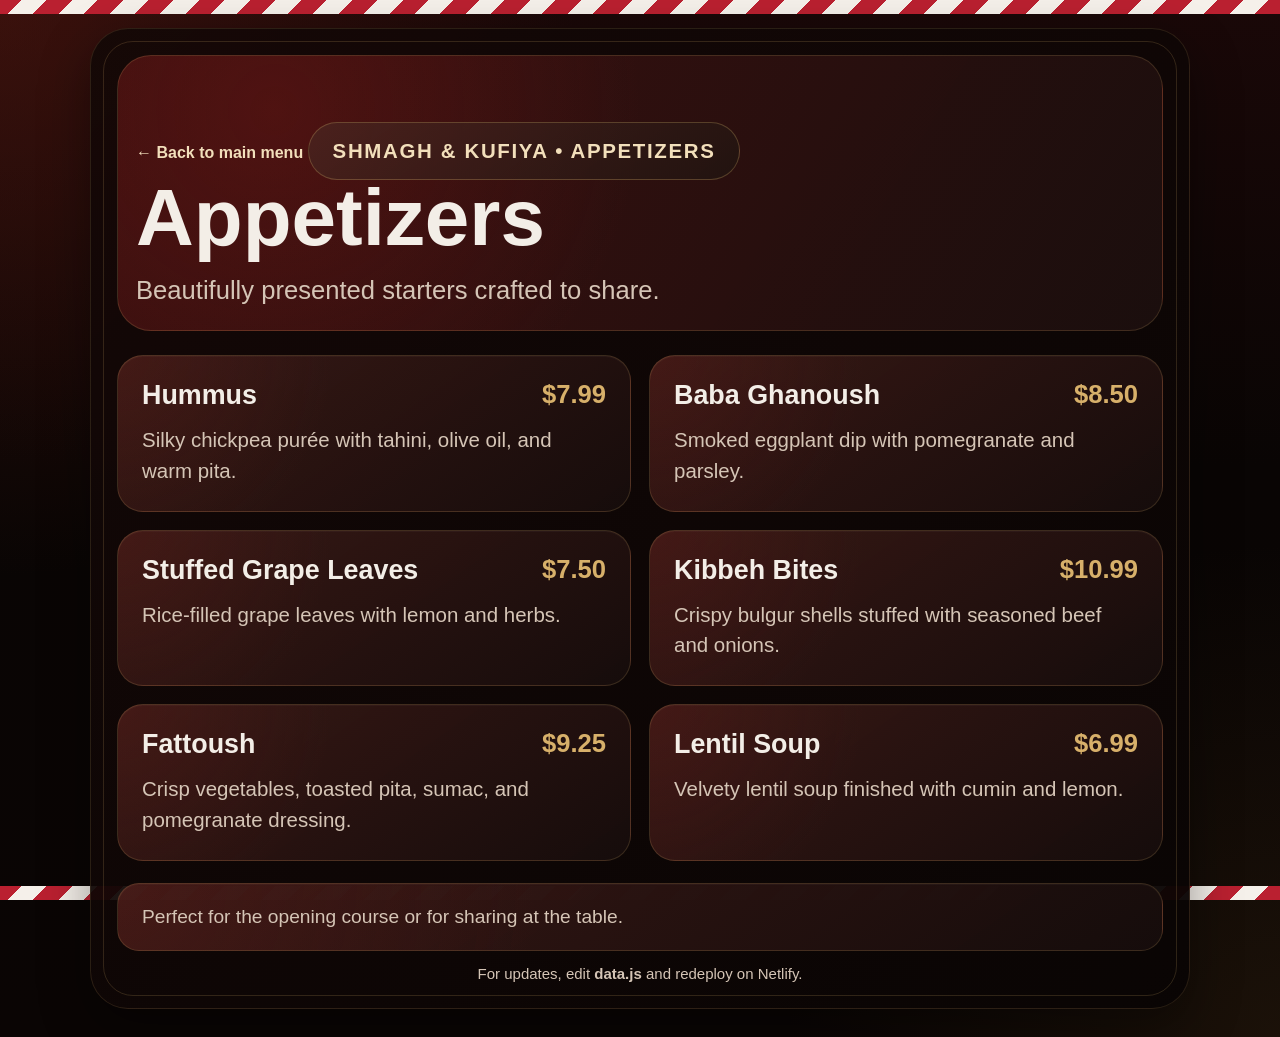
==== appetizers.html @ 5cb91b73 "Add files via upload" ====
<!DOCTYPE html>
<html lang="en">
<head>
  <meta charset="UTF-8" />
  <meta name="viewport" content="width=device-width, initial-scale=1.0" />
  <title>Appetizers | Shmagh & Kufiya</title>
  <link rel="stylesheet" href="styles.css" />
</head>
<body data-section="appetizers">
  <main class="page-shell">
    <section class="page-header">
      <a href="index.html" class="back-link">&#8592; Back to main menu</a>
      <div class="pill" id="section-tag">Shmagh &amp; Kufiya</div>
      <h1 class="page-title" id="page-title">Appetizers</h1>
      <p class="page-subtitle" id="page-subtitle"></p>
    </section>

    <section class="menu-grid" id="menu-items"></section>
    <div class="note-card" id="page-note"></div>
    <div class="center-note">For updates, edit <strong>data.js</strong> and redeploy on Netlify.</div>
  </main>

  <script src="data.js"></script>
  <script src="app.js"></script>
</body>
</html>
---- styles.css ----
:root {
  --bg: #090504;
  --panel: rgba(57, 22, 20, 0.78);
  --panel-2: rgba(33, 14, 13, 0.92);
  --gold: #d7b06a;
  --gold-soft: #f2dfbb;
  --text: #f3eee7;
  --muted: #d5c5b6;
  --line: rgba(215, 176, 106, 0.28);
  --shadow: 0 18px 50px rgba(0, 0, 0, 0.38);
  --radius-xl: 34px;
  --radius-lg: 26px;
  --radius-md: 18px;
  --maxw: 1100px;
}

* { box-sizing: border-box; }
html { scroll-behavior: smooth; }
body {
  margin: 0;
  min-height: 100vh;
  font-family: "Segoe UI", Tahoma, Arial, sans-serif;
  color: var(--text);
  background:
    radial-gradient(circle at top left, rgba(112, 32, 20, 0.38), transparent 35%),
    radial-gradient(circle at bottom right, rgba(88, 61, 25, 0.22), transparent 30%),
    linear-gradient(180deg, #1a0808 0%, #090504 45%, #0a0504 100%);
}

body::before,
body::after {
  content: "";
  position: fixed;
  left: 0;
  width: 100%;
  height: 14px;
  z-index: 0;
  pointer-events: none;
  background:
    repeating-linear-gradient(
      -45deg,
      #ba2030 0 18px,
      #f5f0ea 18px 36px
    );
}
body::before { top: 0; }
body::after { bottom: 0; }

img { max-width: 100%; display: block; }
a { color: inherit; }

.page-shell {
  position: relative;
  z-index: 1;
  width: min(calc(100% - 28px), var(--maxw));
  margin: 28px auto;
  padding: 26px;
  border: 1px solid rgba(215, 176, 106, 0.15);
  border-radius: 38px;
  background:
    linear-gradient(135deg, rgba(20, 8, 7, 0.93), rgba(10, 5, 4, 0.97));
  box-shadow: var(--shadow);
  overflow: hidden;
}

.page-shell::before {
  content: "";
  position: absolute;
  inset: 12px;
  border-radius: 30px;
  border: 1px solid rgba(215, 176, 106, 0.18);
  pointer-events: none;
}

.hero {
  position: relative;
  padding: 34px 18px 18px;
  border-radius: var(--radius-xl);
  background:
    radial-gradient(circle at 12% 20%, rgba(127, 24, 22, 0.42), transparent 38%),
    linear-gradient(120deg, rgba(82, 20, 18, 0.9), rgba(34, 16, 15, 0.95));
  border: 1px solid rgba(215, 176, 106, 0.2);
}

.hero-grid {
  display: grid;
  grid-template-columns: 1.4fr 0.9fr;
  gap: 22px;
  align-items: end;
}

.arabic-title {
  margin: 0 0 14px;
  color: var(--gold);
  font-size: clamp(34px, 5vw, 58px);
  font-weight: 700;
  line-height: 1.15;
}

.brand-wrap {
  position: relative;
  min-height: 200px;
}

.brand-title {
  margin: 0;
  font-size: clamp(58px, 9vw, 106px);
  line-height: 0.9;
  font-weight: 800;
  letter-spacing: -0.04em;
}

.brand-title .gold { color: var(--gold); }

.hero-logo {
  position: absolute;
  right: clamp(2px, 3vw, 16px);
  top: clamp(14px, 3vw, 24px);
  width: clamp(66px, 10vw, 108px);
  filter: drop-shadow(0 12px 30px rgba(0, 0, 0, 0.35));
  opacity: 0.96;
}

.hero-text {
  margin: 18px 0 0;
  max-width: 620px;
  color: var(--muted);
  font-size: clamp(21px, 2vw, 28px);
  line-height: 1.36;
}

.pill {
  display: inline-block;
  margin-top: 26px;
  padding: 16px 24px;
  border-radius: 999px;
  border: 1px solid rgba(215, 176, 106, 0.28);
  background: linear-gradient(145deg, rgba(75, 38, 33, 0.75), rgba(33, 20, 16, 0.85));
  color: var(--gold-soft);
  font-weight: 700;
  font-size: clamp(16px, 1.6vw, 22px);
  letter-spacing: 0.08em;
  text-transform: uppercase;
}

.info-card,
.section-card,
.menu-item,
.note-card {
  border: 1px solid rgba(215, 176, 106, 0.18);
  background:
    radial-gradient(circle at top left, rgba(98, 29, 26, 0.28), transparent 40%),
    linear-gradient(145deg, rgba(68, 30, 26, 0.78), rgba(23, 13, 12, 0.94));
  box-shadow: inset 0 1px 0 rgba(255, 255, 255, 0.03);
}

.info-card {
  align-self: stretch;
  padding: 28px;
  border-radius: 30px;
}

.info-block + .info-block {
  margin-top: 26px;
  padding-top: 26px;
  border-top: 1px solid var(--line);
}

.info-label {
  display: block;
  margin-bottom: 12px;
  color: var(--gold);
  text-transform: uppercase;
  letter-spacing: 0.12em;
  font-size: 14px;
}

.info-value {
  margin: 0;
  color: var(--text);
  font-size: clamp(20px, 2vw, 28px);
  line-height: 1.35;
}

.section-nav {
  margin-top: 26px;
  display: grid;
  grid-template-columns: repeat(2, minmax(0, 1fr));
  gap: 18px;
}

.section-card {
  position: relative;
  display: block;
  min-height: 184px;
  padding: 30px 28px 28px;
  border-radius: 30px;
  text-decoration: none;
  transition: transform 0.24s ease, box-shadow 0.24s ease, border-color 0.24s ease;
}

.section-card:hover,
.section-card:focus-visible {
  transform: translateY(-4px) scale(1.01);
  border-color: rgba(215, 176, 106, 0.42);
  box-shadow: 0 22px 44px rgba(0, 0, 0, 0.35);
}

.section-number {
  display: inline-grid;
  place-items: center;
  width: 72px;
  height: 72px;
  border-radius: 50%;
  background: linear-gradient(180deg, #f3d99e, #cfa253);
  color: #1f120f;
  font-size: 22px;
  font-weight: 800;
}

.section-title {
  margin: 28px 0 12px;
  font-size: clamp(26px, 2.6vw, 38px);
  font-weight: 800;
}

.section-text {
  margin: 0;
  color: var(--muted);
  font-size: clamp(18px, 1.8vw, 26px);
  line-height: 1.45;
}

.site-footer {
  padding: 24px 14px 10px;
  text-align: center;
  color: #cdbba7;
  font-size: clamp(18px, 1.8vw, 28px);
}

.page-header {
  padding: 40px 18px 22px;
  border-radius: var(--radius-xl);
  background:
    radial-gradient(circle at 15% 20%, rgba(127, 24, 22, 0.32), transparent 40%),
    linear-gradient(120deg, rgba(66, 18, 17, 0.9), rgba(28, 15, 14, 0.95));
  border: 1px solid rgba(215, 176, 106, 0.18);
}

.back-link {
  display: inline-flex;
  align-items: center;
  gap: 10px;
  margin-bottom: 18px;
  text-decoration: none;
  color: var(--gold-soft);
  font-weight: 600;
}

.page-title {
  margin: 0;
  font-size: clamp(46px, 8vw, 80px);
  line-height: 0.95;
}

.page-subtitle {
  margin: 16px 0 0;
  max-width: 760px;
  color: var(--muted);
  font-size: clamp(20px, 2vw, 28px);
  line-height: 1.42;
}

.menu-grid {
  display: grid;
  grid-template-columns: repeat(2, minmax(0, 1fr));
  gap: 18px;
  margin-top: 24px;
}

.menu-item {
  padding: 24px;
  border-radius: 26px;
}

.item-top {
  display: flex;
  gap: 14px;
  justify-content: space-between;
  align-items: flex-start;
}

.item-name {
  margin: 0;
  font-size: clamp(22px, 2.1vw, 30px);
  font-weight: 750;
}

.item-price {
  flex: 0 0 auto;
  color: var(--gold);
  font-weight: 800;
  font-size: clamp(18px, 2vw, 26px);
}

.item-desc {
  margin: 14px 0 0;
  color: var(--muted);
  font-size: clamp(16px, 1.6vw, 22px);
  line-height: 1.5;
}

.note-card {
  margin-top: 22px;
  padding: 22px 24px;
  border-radius: 22px;
  color: var(--muted);
  font-size: clamp(16px, 1.5vw, 20px);
}

.center-note {
  margin-top: 14px;
  color: #d5c5b6;
  text-align: center;
  font-size: 15px;
}

@media (max-width: 860px) {
  .page-shell { padding: 16px; margin: 16px auto; }
  .hero-grid,
  .menu-grid,
  .section-nav { grid-template-columns: 1fr; }
  .hero-logo {
    right: 0;
    top: 8px;
    width: 72px;
  }
  .brand-wrap { min-height: auto; padding-right: 78px; }
}

@media (max-width: 540px) {
  body::before,
  body::after { height: 10px; }
  .hero,
  .page-header,
  .info-card,
  .section-card,
  .menu-item { border-radius: 24px; }
  .section-card { min-height: 160px; }
  .section-number { width: 60px; height: 60px; font-size: 20px; }
}
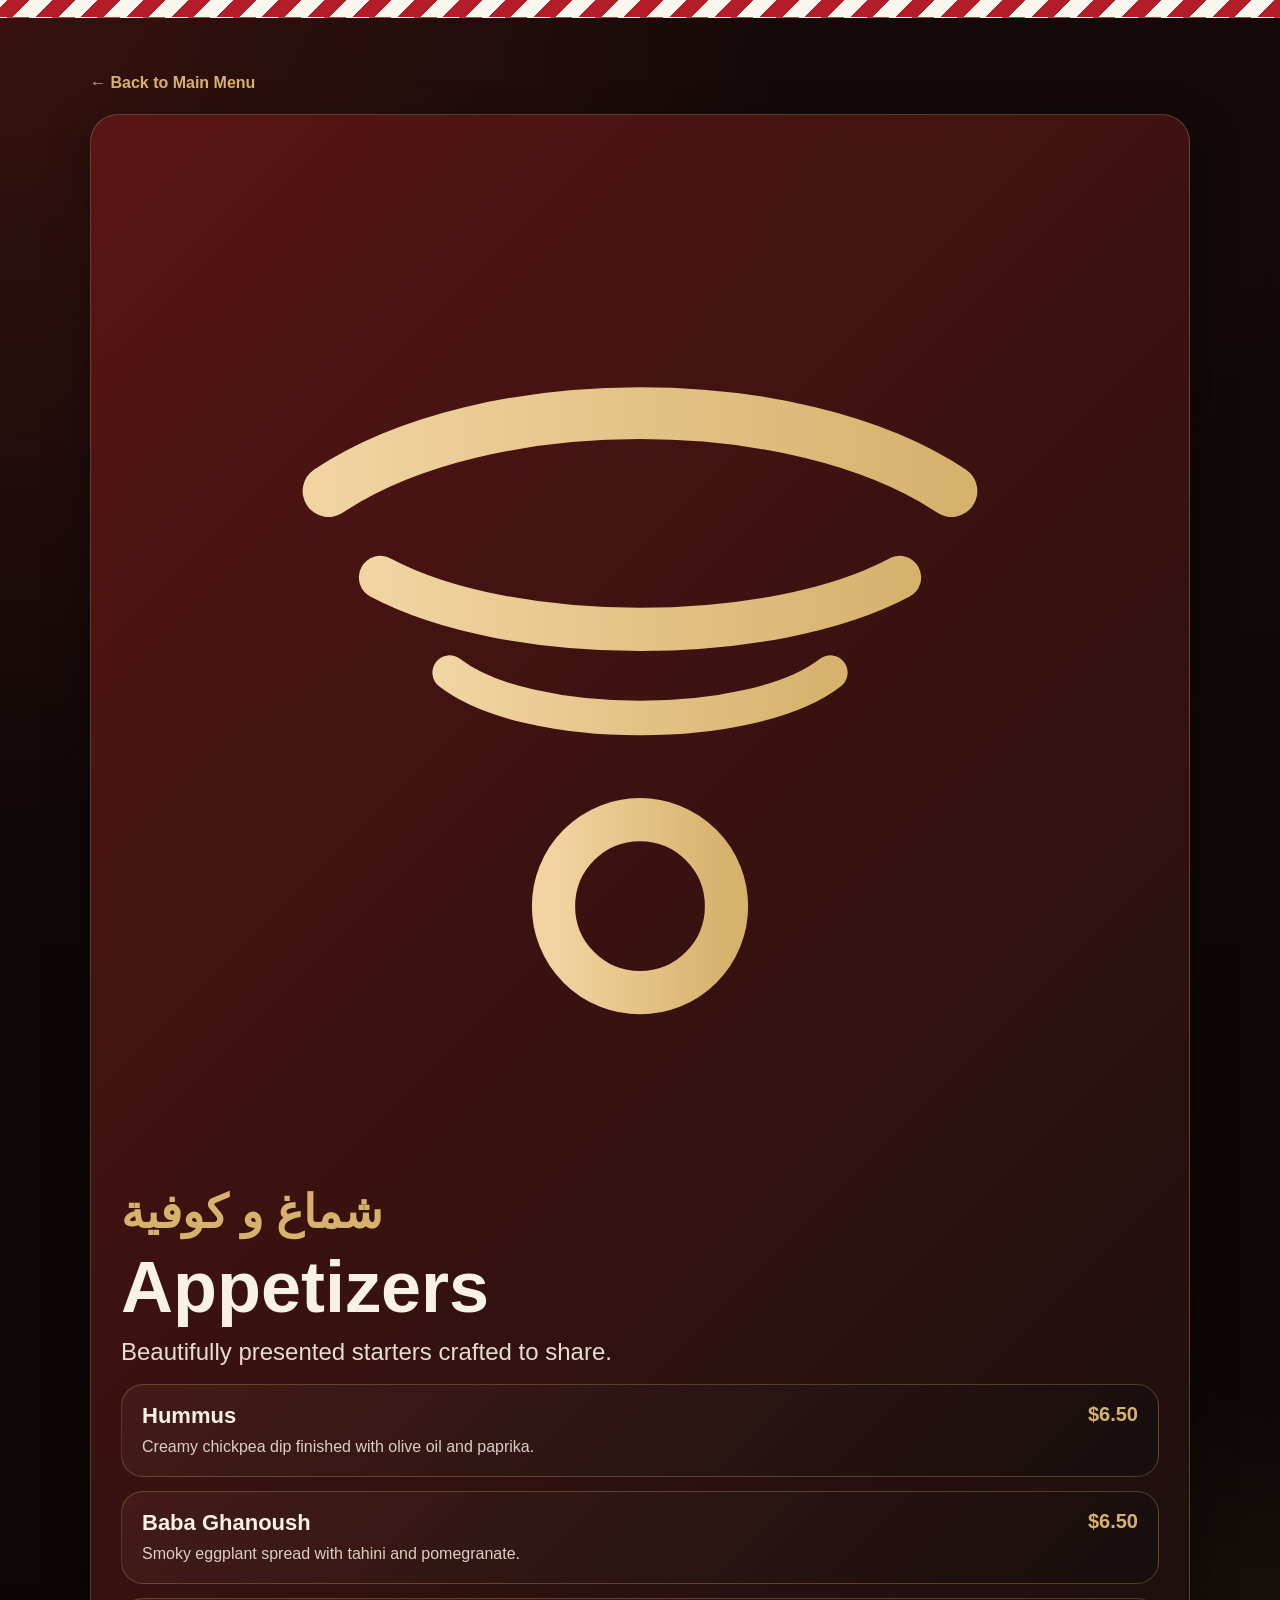
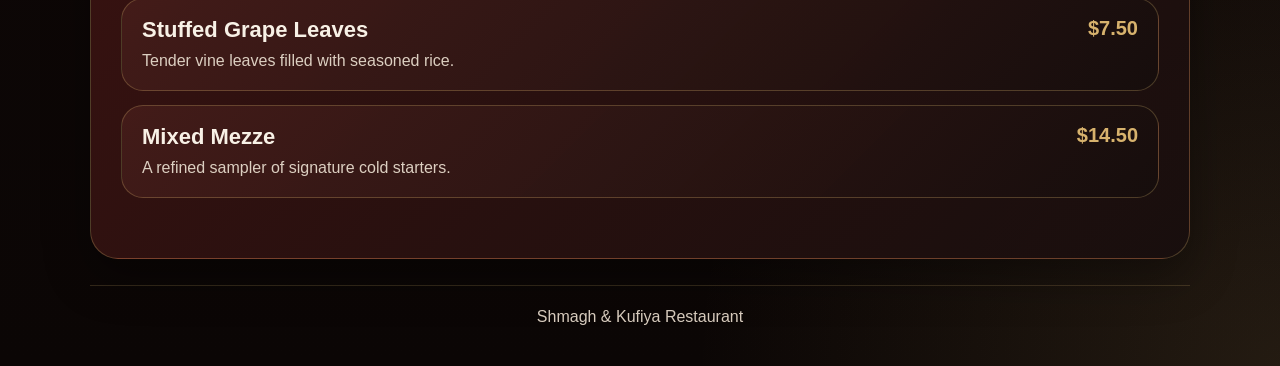
==== commit f16295c1: "Add files via upload" ====
--- a/appetizers.html
+++ b/appetizers.html
@@ -1,26 +1 @@
-<!DOCTYPE html>
-<html lang="en">
-<head>
-  <meta charset="UTF-8" />
-  <meta name="viewport" content="width=device-width, initial-scale=1.0" />
-  <title>Appetizers | Shmagh & Kufiya</title>
-  <link rel="stylesheet" href="styles.css" />
-</head>
-<body data-section="appetizers">
-  <main class="page-shell">
-    <section class="page-header">
-      <a href="index.html" class="back-link">&#8592; Back to main menu</a>
-      <div class="pill" id="section-tag">Shmagh &amp; Kufiya</div>
-      <h1 class="page-title" id="page-title">Appetizers</h1>
-      <p class="page-subtitle" id="page-subtitle"></p>
-    </section>
-
-    <section class="menu-grid" id="menu-items"></section>
-    <div class="note-card" id="page-note"></div>
-    <div class="center-note">For updates, edit <strong>data.js</strong> and redeploy on Netlify.</div>
-  </main>
-
-  <script src="data.js"></script>
-  <script src="app.js"></script>
-</body>
-</html>
+<!doctype html><html lang="en"><head><meta charset="UTF-8"><meta name="viewport" content="width=device-width, initial-scale=1.0"><title>Appetizers | Shmagh & Kufiya</title><link rel="stylesheet" href="styles.css"></head><body><div class="top-band"></div><section class="page-hero"><div class="wrap"><a class="back" href="index.html">← Back to Main Menu</a><div class="hero-card" data-menu-page="appetizers"><div class="logo-mark"><img src="logo.svg" alt="logo"></div><h2 class="ar-title">شماغ و كوفية</h2><h1 class="page-title" data-title>Appetizers</h1><p class="page-sub" data-subtitle></p><div class="list" data-list></div></div></div></section><div class="wrap footer">Shmagh &amp; Kufiya Restaurant</div><script src="data.js"></script><script src="app.js"></script></body></html>
--- a/styles.css
+++ b/styles.css
@@ -1,351 +1,87 @@
-:root {
-  --bg: #090504;
-  --panel: rgba(57, 22, 20, 0.78);
-  --panel-2: rgba(33, 14, 13, 0.92);
-  --gold: #d7b06a;
-  --gold-soft: #f2dfbb;
-  --text: #f3eee7;
-  --muted: #d5c5b6;
-  --line: rgba(215, 176, 106, 0.28);
-  --shadow: 0 18px 50px rgba(0, 0, 0, 0.38);
-  --radius-xl: 34px;
-  --radius-lg: 26px;
-  --radius-md: 18px;
-  --maxw: 1100px;
+:root{
+  --bg:#0f0908;
+  --panel:#2a1715;
+  --gold:#d7b26d;
+  --cream:#f8f1e6;
+  --line:rgba(215,178,109,.28)
 }
-
-* { box-sizing: border-box; }
-html { scroll-behavior: smooth; }
-body {
-  margin: 0;
-  min-height: 100vh;
-  font-family: "Segoe UI", Tahoma, Arial, sans-serif;
-  color: var(--text);
+*{box-sizing:border-box}
+html{scroll-behavior:smooth}
+body{
+  margin:0;
+  font-family:Arial,Helvetica,sans-serif;
+  color:var(--cream);
   background:
-    radial-gradient(circle at top left, rgba(112, 32, 20, 0.38), transparent 35%),
-    radial-gradient(circle at bottom right, rgba(88, 61, 25, 0.22), transparent 30%),
-    linear-gradient(180deg, #1a0808 0%, #090504 45%, #0a0504 100%);
+    radial-gradient(circle at top left, rgba(120,35,25,.35), transparent 35%),
+    radial-gradient(circle at bottom right, rgba(215,178,109,.12), transparent 25%),
+    linear-gradient(180deg,#130909 0%,#0b0605 100%);
+  min-height:100vh
 }
-
-body::before,
-body::after {
-  content: "";
-  position: fixed;
-  left: 0;
-  width: 100%;
-  height: 14px;
-  z-index: 0;
-  pointer-events: none;
-  background:
-    repeating-linear-gradient(
-      -45deg,
-      #ba2030 0 18px,
-      #f5f0ea 18px 36px
-    );
+.wrap{width:min(1100px,92vw);margin:0 auto}
+.top-band{height:18px;background:repeating-linear-gradient(-45deg,#b31c28 0 16px,#faf7ef 16px 32px);border-bottom:1px solid rgba(255,255,255,.15)}
+.hero,.page-hero{padding:34px 0 26px}
+.hero-card{
+  position:relative;
+  border:1px solid var(--line);
+  border-radius:28px;
+  padding:30px;
+  background:linear-gradient(135deg,rgba(91,22,20,.95),rgba(24,15,14,.96));
+  box-shadow:0 18px 45px rgba(0,0,0,.35);
+  overflow:hidden
 }
-body::before { top: 0; }
-body::after { bottom: 0; }
-
-img { max-width: 100%; display: block; }
-a { color: inherit; }
-
-.page-shell {
-  position: relative;
-  z-index: 1;
-  width: min(calc(100% - 28px), var(--maxw));
-  margin: 28px auto;
-  padding: 26px;
-  border: 1px solid rgba(215, 176, 106, 0.15);
-  border-radius: 38px;
-  background:
-    linear-gradient(135deg, rgba(20, 8, 7, 0.93), rgba(10, 5, 4, 0.97));
-  box-shadow: var(--shadow);
-  overflow: hidden;
+.ar-title{color:var(--gold);font-size:clamp(24px,5vw,46px);margin:0 0 8px;line-height:1.1;font-weight:700}
+.en-title{margin:0;line-height:.95;font-size:clamp(52px,11vw,106px);letter-spacing:-2px;font-weight:800;max-width:540px}
+.logo-center-wrap{
+  display:flex;
+  justify-content:center;
+  align-items:center;
+  margin:16px 0 12px;
 }
-
-.page-shell::before {
-  content: "";
-  position: absolute;
-  inset: 12px;
-  border-radius: 30px;
-  border: 1px solid rgba(215, 176, 106, 0.18);
-  pointer-events: none;
+.logo-center-img{
+  width:120px;
+  height:120px;
+  object-fit:contain;
+  border-radius:50%;
+  border:1px solid rgba(215,178,109,.45);
+  background:radial-gradient(circle, rgba(215,178,109,.12), rgba(0,0,0,.08));
+  padding:14px;
+  box-shadow:0 10px 30px rgba(0,0,0,.28)
 }
-
-.hero {
-  position: relative;
-  padding: 34px 18px 18px;
-  border-radius: var(--radius-xl);
-  background:
-    radial-gradient(circle at 12% 20%, rgba(127, 24, 22, 0.42), transparent 38%),
-    linear-gradient(120deg, rgba(82, 20, 18, 0.9), rgba(34, 16, 15, 0.95));
-  border: 1px solid rgba(215, 176, 106, 0.2);
+.tagline{max-width:760px;font-size:clamp(18px,3vw,26px);line-height:1.35;margin:22px 0 24px}
+.pill{display:inline-block;padding:16px 22px;border-radius:999px;border:1px solid var(--line);background:linear-gradient(90deg,rgba(55,28,25,.6),rgba(27,16,15,.7));font-size:clamp(18px,2.4vw,22px);font-weight:700;letter-spacing:2px;text-transform:uppercase}
+.quick-links{display:flex;flex-wrap:wrap;gap:12px;margin:22px 0 12px}
+.quick-btn{
+  text-decoration:none;
+  color:#160d0c;
+  background:linear-gradient(180deg,#f1d4a2,#d7b26d);
+  border-radius:999px;
+  padding:14px 20px;
+  font-weight:800;
+  box-shadow:0 8px 18px rgba(0,0,0,.18)
 }
-
-.hero-grid {
-  display: grid;
-  grid-template-columns: 1.4fr 0.9fr;
-  gap: 22px;
-  align-items: end;
+.info-grid{margin-top:24px;display:grid;grid-template-columns:repeat(auto-fit,minmax(230px,1fr));gap:16px}
+.info-box{border:1px solid var(--line);border-radius:22px;padding:20px;background:linear-gradient(180deg,rgba(17,10,9,.85),rgba(34,20,18,.8))}
+.info-label{color:var(--gold);font-size:14px;letter-spacing:4px;text-transform:uppercase;margin-bottom:10px}
+.info-box a,.info-box div{color:var(--cream);text-decoration:none;font-size:clamp(20px,2.8vw,26px);line-height:1.3}
+.section-title{margin:36px 0 18px;color:var(--gold);font-size:22px;letter-spacing:3px;text-transform:uppercase}
+.menu-grid{display:grid;grid-template-columns:repeat(auto-fit,minmax(230px,1fr));gap:20px;padding-bottom:30px}
+.menu-card{display:block;text-decoration:none;color:var(--cream);border:1px solid var(--line);border-radius:28px;padding:26px;min-height:220px;background:linear-gradient(135deg,rgba(75,30,27,.9),rgba(32,18,17,.96));box-shadow:0 10px 30px rgba(0,0,0,.22);transition:transform .18s ease}
+.menu-card:hover{transform:translateY(-4px)}
+.num{width:66px;height:66px;border-radius:50%;display:grid;place-items:center;background:linear-gradient(180deg,#edd39a,#d6b066);color:#1c1310;font-weight:800;font-size:28px}
+.menu-card h3{font-size:clamp(24px,4vw,38px);margin:24px 0 10px}
+.menu-card p{margin:0;color:#e2d8cb;font-size:clamp(17px,2.2vw,22px);line-height:1.45}
+.footer{border-top:1px solid rgba(215,178,109,.2);color:#d9cdbf;text-align:center;padding:22px 0 40px}
+.back{display:inline-block;margin:22px 0;color:var(--gold);text-decoration:none;font-weight:700}
+.page-title{font-size:clamp(36px,8vw,72px);margin:0 0 10px}
+.page-sub{color:#e6dccf;font-size:clamp(18px,2.5vw,24px);margin:0 0 18px}
+.list{display:grid;gap:14px;padding:0 0 30px}
+.item{border:1px solid var(--line);border-radius:22px;padding:18px 20px;background:linear-gradient(135deg,rgba(69,29,26,.9),rgba(22,14,13,.96));display:flex;align-items:flex-start;justify-content:space-between;gap:14px}
+.item h4{margin:0 0 6px;font-size:22px}.item p{margin:0;color:#dccfc1;line-height:1.45}.price{color:var(--gold);font-weight:800;white-space:nowrap;font-size:20px}
+@media (max-width:700px){
+  .hero-card{padding:24px 18px}
+  .en-title{max-width:300px}
+  .logo-center-img{width:92px;height:92px}
+  .quick-links{flex-direction:column}
+  .quick-btn{text-align:center}
+  .item{flex-direction:column}
 }
-
-.arabic-title {
-  margin: 0 0 14px;
-  color: var(--gold);
-  font-size: clamp(34px, 5vw, 58px);
-  font-weight: 700;
-  line-height: 1.15;
-}
-
-.brand-wrap {
-  position: relative;
-  min-height: 200px;
-}
-
-.brand-title {
-  margin: 0;
-  font-size: clamp(58px, 9vw, 106px);
-  line-height: 0.9;
-  font-weight: 800;
-  letter-spacing: -0.04em;
-}
-
-.brand-title .gold { color: var(--gold); }
-
-.hero-logo {
-  position: absolute;
-  right: clamp(2px, 3vw, 16px);
-  top: clamp(14px, 3vw, 24px);
-  width: clamp(66px, 10vw, 108px);
-  filter: drop-shadow(0 12px 30px rgba(0, 0, 0, 0.35));
-  opacity: 0.96;
-}
-
-.hero-text {
-  margin: 18px 0 0;
-  max-width: 620px;
-  color: var(--muted);
-  font-size: clamp(21px, 2vw, 28px);
-  line-height: 1.36;
-}
-
-.pill {
-  display: inline-block;
-  margin-top: 26px;
-  padding: 16px 24px;
-  border-radius: 999px;
-  border: 1px solid rgba(215, 176, 106, 0.28);
-  background: linear-gradient(145deg, rgba(75, 38, 33, 0.75), rgba(33, 20, 16, 0.85));
-  color: var(--gold-soft);
-  font-weight: 700;
-  font-size: clamp(16px, 1.6vw, 22px);
-  letter-spacing: 0.08em;
-  text-transform: uppercase;
-}
-
-.info-card,
-.section-card,
-.menu-item,
-.note-card {
-  border: 1px solid rgba(215, 176, 106, 0.18);
-  background:
-    radial-gradient(circle at top left, rgba(98, 29, 26, 0.28), transparent 40%),
-    linear-gradient(145deg, rgba(68, 30, 26, 0.78), rgba(23, 13, 12, 0.94));
-  box-shadow: inset 0 1px 0 rgba(255, 255, 255, 0.03);
-}
-
-.info-card {
-  align-self: stretch;
-  padding: 28px;
-  border-radius: 30px;
-}
-
-.info-block + .info-block {
-  margin-top: 26px;
-  padding-top: 26px;
-  border-top: 1px solid var(--line);
-}
-
-.info-label {
-  display: block;
-  margin-bottom: 12px;
-  color: var(--gold);
-  text-transform: uppercase;
-  letter-spacing: 0.12em;
-  font-size: 14px;
-}
-
-.info-value {
-  margin: 0;
-  color: var(--text);
-  font-size: clamp(20px, 2vw, 28px);
-  line-height: 1.35;
-}
-
-.section-nav {
-  margin-top: 26px;
-  display: grid;
-  grid-template-columns: repeat(2, minmax(0, 1fr));
-  gap: 18px;
-}
-
-.section-card {
-  position: relative;
-  display: block;
-  min-height: 184px;
-  padding: 30px 28px 28px;
-  border-radius: 30px;
-  text-decoration: none;
-  transition: transform 0.24s ease, box-shadow 0.24s ease, border-color 0.24s ease;
-}
-
-.section-card:hover,
-.section-card:focus-visible {
-  transform: translateY(-4px) scale(1.01);
-  border-color: rgba(215, 176, 106, 0.42);
-  box-shadow: 0 22px 44px rgba(0, 0, 0, 0.35);
-}
-
-.section-number {
-  display: inline-grid;
-  place-items: center;
-  width: 72px;
-  height: 72px;
-  border-radius: 50%;
-  background: linear-gradient(180deg, #f3d99e, #cfa253);
-  color: #1f120f;
-  font-size: 22px;
-  font-weight: 800;
-}
-
-.section-title {
-  margin: 28px 0 12px;
-  font-size: clamp(26px, 2.6vw, 38px);
-  font-weight: 800;
-}
-
-.section-text {
-  margin: 0;
-  color: var(--muted);
-  font-size: clamp(18px, 1.8vw, 26px);
-  line-height: 1.45;
-}
-
-.site-footer {
-  padding: 24px 14px 10px;
-  text-align: center;
-  color: #cdbba7;
-  font-size: clamp(18px, 1.8vw, 28px);
-}
-
-.page-header {
-  padding: 40px 18px 22px;
-  border-radius: var(--radius-xl);
-  background:
-    radial-gradient(circle at 15% 20%, rgba(127, 24, 22, 0.32), transparent 40%),
-    linear-gradient(120deg, rgba(66, 18, 17, 0.9), rgba(28, 15, 14, 0.95));
-  border: 1px solid rgba(215, 176, 106, 0.18);
-}
-
-.back-link {
-  display: inline-flex;
-  align-items: center;
-  gap: 10px;
-  margin-bottom: 18px;
-  text-decoration: none;
-  color: var(--gold-soft);
-  font-weight: 600;
-}
-
-.page-title {
-  margin: 0;
-  font-size: clamp(46px, 8vw, 80px);
-  line-height: 0.95;
-}
-
-.page-subtitle {
-  margin: 16px 0 0;
-  max-width: 760px;
-  color: var(--muted);
-  font-size: clamp(20px, 2vw, 28px);
-  line-height: 1.42;
-}
-
-.menu-grid {
-  display: grid;
-  grid-template-columns: repeat(2, minmax(0, 1fr));
-  gap: 18px;
-  margin-top: 24px;
-}
-
-.menu-item {
-  padding: 24px;
-  border-radius: 26px;
-}
-
-.item-top {
-  display: flex;
-  gap: 14px;
-  justify-content: space-between;
-  align-items: flex-start;
-}
-
-.item-name {
-  margin: 0;
-  font-size: clamp(22px, 2.1vw, 30px);
-  font-weight: 750;
-}
-
-.item-price {
-  flex: 0 0 auto;
-  color: var(--gold);
-  font-weight: 800;
-  font-size: clamp(18px, 2vw, 26px);
-}
-
-.item-desc {
-  margin: 14px 0 0;
-  color: var(--muted);
-  font-size: clamp(16px, 1.6vw, 22px);
-  line-height: 1.5;
-}
-
-.note-card {
-  margin-top: 22px;
-  padding: 22px 24px;
-  border-radius: 22px;
-  color: var(--muted);
-  font-size: clamp(16px, 1.5vw, 20px);
-}
-
-.center-note {
-  margin-top: 14px;
-  color: #d5c5b6;
-  text-align: center;
-  font-size: 15px;
-}
-
-@media (max-width: 860px) {
-  .page-shell { padding: 16px; margin: 16px auto; }
-  .hero-grid,
-  .menu-grid,
-  .section-nav { grid-template-columns: 1fr; }
-  .hero-logo {
-    right: 0;
-    top: 8px;
-    width: 72px;
-  }
-  .brand-wrap { min-height: auto; padding-right: 78px; }
-}
-
-@media (max-width: 540px) {
-  body::before,
-  body::after { height: 10px; }
-  .hero,
-  .page-header,
-  .info-card,
-  .section-card,
-  .menu-item { border-radius: 24px; }
-  .section-card { min-height: 160px; }
-  .section-number { width: 60px; height: 60px; font-size: 20px; }
-}
